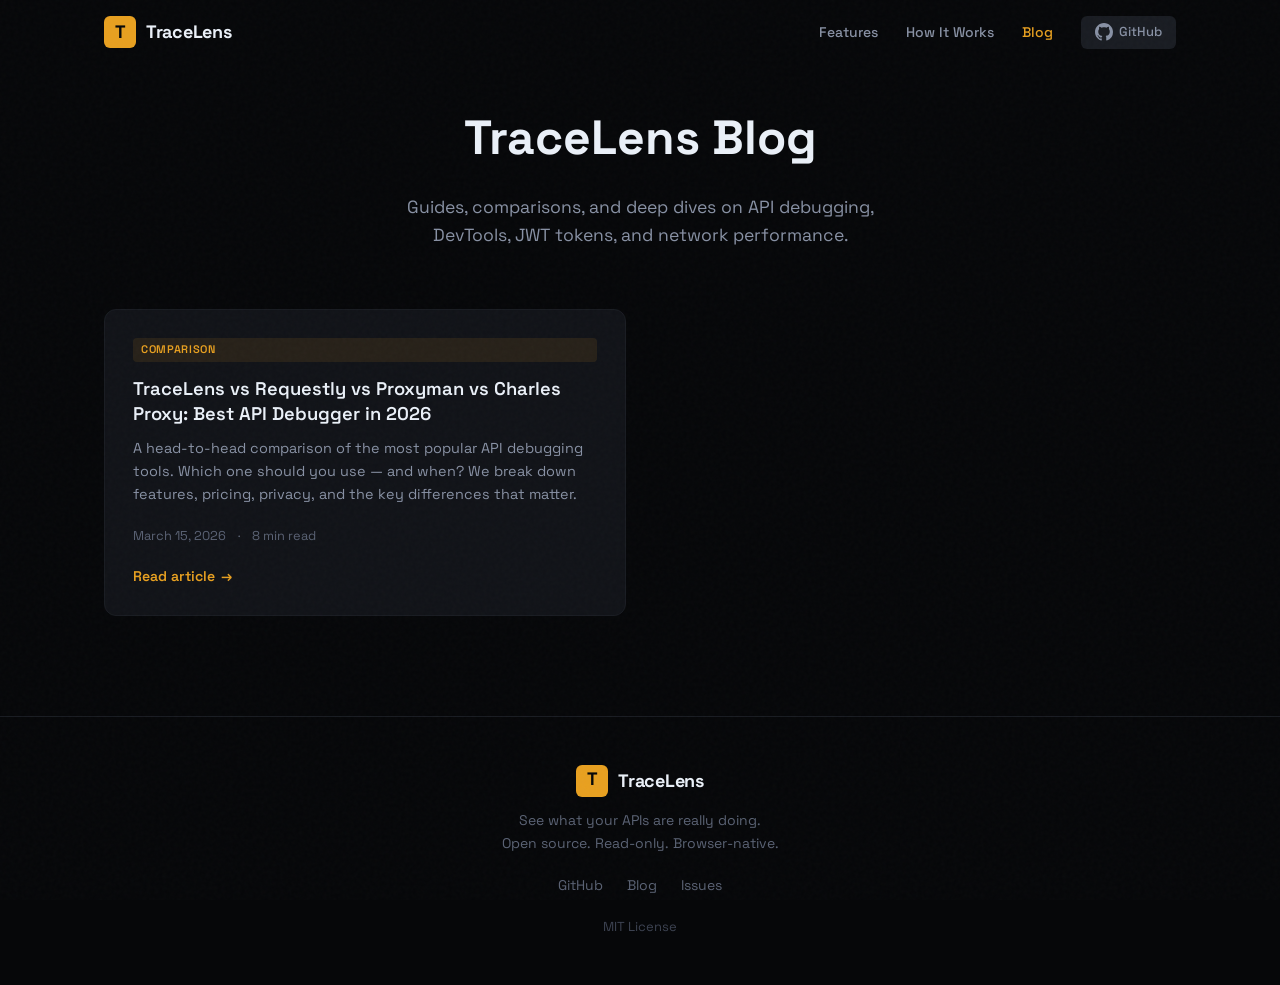
==== docs/blog/index.html @ db63fbb6 "feat: add blog with SEO comparison article" ====
<!DOCTYPE html>
<html lang="en">
<head>
  <meta charset="utf-8">
  <meta name="viewport" content="width=device-width, initial-scale=1">
  <title>Blog — TraceLens | API Debugging Guides & DevTools Tips</title>
  <meta name="description" content="Guides, comparisons, and tips on API debugging, Chrome DevTools extensions, JWT tokens, network performance, and developer tooling from the TraceLens team.">
  <meta name="robots" content="index, follow">
  <link rel="canonical" href="https://tracelens.site/blog/">
  <link rel="icon" type="image/png" sizes="16x16" href="/favicon-16.png">
  <link rel="icon" type="image/png" sizes="48x48" href="/favicon-48.png">
  <link rel="apple-touch-icon" sizes="128x128" href="/favicon-128.png">

  <!-- Open Graph -->
  <meta property="og:type" content="website">
  <meta property="og:url" content="https://tracelens.site/blog/">
  <meta property="og:title" content="Blog — TraceLens | API Debugging Guides & DevTools Tips">
  <meta property="og:description" content="Guides, comparisons, and tips on API debugging, Chrome DevTools extensions, JWT tokens, and network performance.">
  <meta property="og:image" content="https://tracelens.site/favicon-128.png">

  <link rel="preconnect" href="https://fonts.googleapis.com">
  <link rel="preconnect" href="https://fonts.gstatic.com" crossorigin>
  <link href="https://fonts.googleapis.com/css2?family=Space+Grotesk:wght@400;500;600;700&family=JetBrains+Mono:wght@400;500&display=swap" rel="stylesheet">
  <link rel="stylesheet" href="../styles.css">
  <style>
    .blog-hero { padding: 100px 0 60px; text-align: center; }
    .blog-hero h1 { font-size: clamp(2rem, 5vw, 3rem); font-weight: 700; color: var(--cW); margin-bottom: 16px; }
    .blog-hero p { color: var(--c8); font-size: 1.1rem; max-width: 540px; margin: 0 auto; }
    .blog-grid { display: grid; grid-template-columns: repeat(auto-fill, minmax(340px, 1fr)); gap: 28px; padding-bottom: 100px; }
    .blog-card { background: var(--c2); border: 1px solid var(--c3); border-radius: 12px; padding: 28px; transition: border-color .2s, transform .2s; display: flex; flex-direction: column; }
    .blog-card:hover { border-color: var(--amber); transform: translateY(-2px); }
    .blog-tag { display: inline-block; font-size: 11px; font-weight: 600; text-transform: uppercase; letter-spacing: .06em; color: var(--amber); background: var(--amber-dim); border-radius: 4px; padding: 3px 8px; margin-bottom: 14px; }
    .blog-card h2 { font-size: 1.15rem; font-weight: 600; color: var(--cW); line-height: 1.4; margin-bottom: 10px; }
    .blog-card p { font-size: .9rem; color: var(--c8); line-height: 1.6; flex: 1; }
    .blog-meta { display: flex; align-items: center; gap: 12px; margin-top: 20px; font-size: .8rem; color: var(--c7); }
    .blog-read-more { margin-top: 18px; color: var(--amber); font-size: .88rem; font-weight: 600; display: flex; align-items: center; gap: 6px; }
    .blog-read-more::after { content: '→'; transition: transform .2s; }
    .blog-card:hover .blog-read-more::after { transform: translateX(4px); }
  </style>
</head>
<body>
  <div class="grain" aria-hidden="true"></div>

  <nav class="nav">
    <div class="nav-inner">
      <a href="/" class="nav-brand">
        <span class="nav-logo">T</span>
        <span class="nav-name">TraceLens</span>
      </a>
      <div class="nav-links">
        <a href="/#features">Features</a>
        <a href="/#how-it-works">How It Works</a>
        <a href="/blog/" style="color:var(--amber)">Blog</a>
        <a href="https://github.com/Siddharthachuahan9/TRACELENS" class="nav-gh" target="_blank" rel="noopener">
          <svg width="18" height="18" viewBox="0 0 16 16" fill="currentColor"><path d="M8 0C3.58 0 0 3.58 0 8c0 3.54 2.29 6.53 5.47 7.59.4.07.55-.17.55-.38 0-.19-.01-.82-.01-1.49-2.01.37-2.53-.49-2.69-.94-.09-.23-.48-.94-.82-1.13-.28-.15-.68-.52-.01-.53.63-.01 1.08.58 1.23.82.72 1.21 1.87.87 2.33.66.07-.52.28-.87.51-1.07-1.78-.2-3.64-.89-3.64-3.95 0-.87.31-1.59.82-2.15-.08-.2-.36-1.02.08-2.12 0 0 .67-.21 2.2.82.64-.18 1.32-.27 2-.27.68 0 1.36.09 2 .27 1.53-1.04 2.2-.82 2.2-.82.44 1.1.16 1.92.08 2.12.51.56.82 1.27.82 2.15 0 3.07-1.87 3.75-3.65 3.95.29.25.54.73.54 1.48 0 1.07-.01 1.93-.01 2.2 0 .21.15.46.55.38A8.013 8.013 0 0016 8c0-4.42-3.58-8-8-8z"/></svg>
          GitHub
        </a>
      </div>
    </div>
  </nav>

  <div class="container">
    <div class="blog-hero">
      <h1>TraceLens Blog</h1>
      <p>Guides, comparisons, and deep dives on API debugging, DevTools, JWT tokens, and network performance.</p>
    </div>

    <div class="blog-grid">
      <a href="/blog/tracelens-vs-requestly-proxyman-charles-api-debugger/" class="blog-card">
        <span class="blog-tag">Comparison</span>
        <h2>TraceLens vs Requestly vs Proxyman vs Charles Proxy: Best API Debugger in 2026</h2>
        <p>A head-to-head comparison of the most popular API debugging tools. Which one should you use — and when? We break down features, pricing, privacy, and the key differences that matter.</p>
        <div class="blog-meta">
          <span>March 15, 2026</span>
          <span>·</span>
          <span>8 min read</span>
        </div>
        <span class="blog-read-more">Read article</span>
      </a>
    </div>
  </div>

  <footer class="footer">
    <div class="container">
      <div class="footer-inner">
        <div class="footer-brand">
          <span class="nav-logo">T</span>
          <span class="nav-name">TraceLens</span>
        </div>
        <p class="footer-desc">See what your APIs are really doing.<br>Open source. Read-only. Browser-native.</p>
        <div class="footer-links">
          <a href="https://github.com/Siddharthachuahan9/TRACELENS" target="_blank" rel="noopener">GitHub</a>
          <a href="/blog/">Blog</a>
          <a href="https://github.com/Siddharthachuahan9/TRACELENS/issues" target="_blank" rel="noopener">Issues</a>
        </div>
        <p class="footer-copy">MIT License</p>
      </div>
    </div>
  </footer>
</body>
</html>
---- docs/styles.css ----
/* ============================================================
   TraceLens Landing Page — Design System
   https://tracelens.site
   ============================================================ */

:root {
  /* Dark scale */
  --c0: #060709;
  --c1: #0c0d10;
  --c2: #111318;
  --c3: #191c22;
  --c4: #22262e;
  --c5: #2e333d;
  --c6: #3d4352;
  --c7: #5a6274;
  --c8: #8891a4;
  --c9: #abb4c4;
  --cW: #eaf0f8;

  /* Amber accent */
  --amber: #e8a020;
  --amber-dim: rgba(232, 160, 32, 0.1);
  --amber-glow: rgba(232, 160, 32, 0.25);

  /* Status */
  --green: #38c172;
  --yellow: #f0b429;
  --red: #e05252;
  --blue: #5b8af0;
  --purple: #a855f7;

  /* Fonts */
  --font: 'Space Grotesk', -apple-system, BlinkMacSystemFont, sans-serif;
  --mono: 'JetBrains Mono', 'Fira Code', monospace;

  /* Layout */
  --max-w: 1120px;
  --section-gap: 120px;
}

/* Reset */
*, *::before, *::after { box-sizing: border-box; margin: 0; padding: 0; }

html {
  scroll-behavior: smooth;
  -webkit-font-smoothing: antialiased;
  -moz-osx-font-smoothing: grayscale;
}

body {
  background: var(--c0);
  color: var(--c9);
  font-family: var(--font);
  font-size: 16px;
  line-height: 1.6;
  overflow-x: hidden;
}

a { color: inherit; text-decoration: none; }

/* Grain */
.grain {
  position: fixed;
  inset: 0;
  pointer-events: none;
  z-index: 9999;
  opacity: 0.025;
  background-image: url("data:image/svg+xml,%3Csvg viewBox='0 0 256 256' xmlns='http://www.w3.org/2000/svg'%3E%3Cfilter id='n'%3E%3CfeTurbulence type='fractalNoise' baseFrequency='0.9' numOctaves='4' stitchTiles='stitch'/%3E%3C/filter%3E%3Crect width='100%25' height='100%25' filter='url(%23n)'/%3E%3C/svg%3E");
}

.container { max-width: var(--max-w); margin: 0 auto; padding: 0 24px; }

/* ============================================================
   Navigation
   ============================================================ */
.nav {
  position: fixed;
  top: 0;
  left: 0;
  right: 0;
  z-index: 100;
  padding: 16px 0;
  transition: background 0.3s, backdrop-filter 0.3s;
}

.nav.scrolled {
  background: rgba(6, 7, 9, 0.85);
  backdrop-filter: blur(12px);
  border-bottom: 1px solid var(--c3);
}

.nav-inner {
  max-width: var(--max-w);
  margin: 0 auto;
  padding: 0 24px;
  display: flex;
  align-items: center;
  justify-content: space-between;
}

.nav-brand {
  display: flex;
  align-items: center;
  gap: 10px;
}

.nav-logo {
  display: flex;
  align-items: center;
  justify-content: center;
  width: 32px;
  height: 32px;
  background: var(--amber);
  color: var(--c0);
  font-family: var(--font);
  font-weight: 700;
  font-size: 18px;
  border-radius: 6px;
}

.nav-name {
  font-weight: 700;
  font-size: 18px;
  color: var(--cW);
  letter-spacing: -0.3px;
}

.nav-links {
  display: flex;
  align-items: center;
  gap: 28px;
  font-size: 14px;
  font-weight: 500;
  color: var(--c8);
}

.nav-links a:hover { color: var(--cW); }

.nav-gh {
  display: flex;
  align-items: center;
  gap: 6px;
  padding: 6px 14px;
  background: var(--c3);
  border-radius: 6px;
  font-size: 13px;
  transition: background 0.2s;
}

.nav-gh:hover { background: var(--c4); color: var(--cW); }

/* ============================================================
   Hero
   ============================================================ */
.hero {
  padding: 160px 0 80px;
  text-align: center;
  position: relative;
}

.hero::before {
  content: '';
  position: absolute;
  top: 0;
  left: 50%;
  transform: translateX(-50%);
  width: 800px;
  height: 500px;
  background: radial-gradient(ellipse, var(--amber-dim) 0%, transparent 70%);
  pointer-events: none;
}

.hero-inner { position: relative; max-width: 720px; margin: 0 auto; }

.hero-badge {
  display: inline-block;
  padding: 6px 16px;
  background: var(--c2);
  border: 1px solid var(--c4);
  border-radius: 100px;
  font-size: 13px;
  font-weight: 500;
  color: var(--c8);
  margin-bottom: 32px;
  letter-spacing: 0.2px;
}

.hero-title {
  font-size: 56px;
  font-weight: 700;
  line-height: 1.1;
  letter-spacing: -1.5px;
  margin-bottom: 24px;
}

.hero-trace {
  color: var(--amber);
  display: block;
  font-size: 72px;
  letter-spacing: -2px;
}

.hero-sub { color: var(--cW); }

.hero-desc {
  font-size: 17px;
  line-height: 1.7;
  color: var(--c8);
  margin-bottom: 40px;
}

.hero-actions {
  display: flex;
  gap: 16px;
  justify-content: center;
  flex-wrap: wrap;
  margin-bottom: 56px;
}

/* Buttons */
.btn {
  display: inline-flex;
  align-items: center;
  gap: 8px;
  padding: 12px 24px;
  font-family: var(--font);
  font-size: 15px;
  font-weight: 600;
  border-radius: 8px;
  cursor: pointer;
  transition: all 0.2s;
  border: none;
  letter-spacing: -0.2px;
}

.btn-primary {
  background: var(--amber);
  color: var(--c0);
}

.btn-primary:hover {
  background: #d49218;
  transform: translateY(-1px);
  box-shadow: 0 4px 20px var(--amber-glow);
}

.btn-outline {
  background: transparent;
  border: 1px solid var(--c5);
  color: var(--c9);
}

.btn-outline:hover { border-color: var(--c7); color: var(--cW); }
.btn-outline:disabled { opacity: 0.5; cursor: not-allowed; }

/* Hero stats */
.hero-stats {
  display: flex;
  align-items: center;
  justify-content: center;
  gap: 32px;
}

.stat { text-align: center; }
.stat-val { display: block; font-size: 28px; font-weight: 700; color: var(--cW); letter-spacing: -0.5px; }
.stat-label { font-size: 13px; color: var(--c7); }
.stat-sep { width: 1px; height: 36px; background: var(--c4); }

/* ============================================================
   Screenshot
   ============================================================ */
.screenshot-section {
  padding: 0 0 var(--section-gap);
}

.screenshot-frame {
  max-width: 900px;
  margin: 0 auto;
}

.screenshot-placeholder {
  background: var(--c1);
  border: 1px solid var(--c3);
  border-radius: 12px;
  overflow: hidden;
  box-shadow:
    0 0 0 1px rgba(232, 160, 32, 0.05),
    0 20px 60px rgba(0, 0, 0, 0.5),
    0 0 120px var(--amber-dim);
}

.screenshot-chrome-bar {
  display: flex;
  align-items: center;
  gap: 8px;
  padding: 10px 16px;
  background: var(--c2);
  border-bottom: 1px solid var(--c3);
}

.chrome-dot {
  width: 10px;
  height: 10px;
  border-radius: 50%;
  background: var(--c5);
}

.chrome-dot:nth-child(1) { background: var(--red); opacity: 0.7; }
.chrome-dot:nth-child(2) { background: var(--yellow); opacity: 0.7; }
.chrome-dot:nth-child(3) { background: var(--green); opacity: 0.7; }

.chrome-tab {
  margin-left: 16px;
  padding: 4px 16px;
  background: var(--c1);
  border-radius: 6px 6px 0 0;
  font-size: 12px;
  font-weight: 500;
  color: var(--c8);
}

.screenshot-body { padding: 16px; }

.screenshot-caption {
  text-align: center;
  font-size: 14px;
  color: var(--c7);
  margin-top: 20px;
  font-style: italic;
}

/* Mock UI */
.mock-header {
  display: flex;
  align-items: center;
  gap: 10px;
  padding: 8px 12px;
  background: var(--c2);
  border-radius: 6px;
  margin-bottom: 12px;
}

.mock-brand {
  font-weight: 700;
  font-size: 14px;
  color: var(--amber);
  letter-spacing: -0.3px;
}

.mock-badge {
  font-size: 9px;
  font-weight: 600;
  background: var(--c4);
  color: var(--c8);
  padding: 2px 6px;
  border-radius: 3px;
  letter-spacing: 0.5px;
}

.mock-dot {
  width: 7px;
  height: 7px;
  border-radius: 50%;
  background: var(--green);
  margin-left: auto;
  animation: mock-pulse 2s ease-in-out infinite;
}

@keyframes mock-pulse {
  0%, 100% { opacity: 1; }
  50% { opacity: 0.3; }
}

.mock-chips {
  display: flex;
  gap: 8px;
  margin-bottom: 12px;
}

.mock-chip {
  padding: 4px 12px;
  background: var(--c2);
  border: 1px solid var(--c4);
  border-radius: 6px;
  font-size: 11px;
  font-weight: 600;
  color: var(--c8);
}

.mock-chip.active { border-color: var(--amber); color: var(--amber); background: var(--amber-dim); }
.mock-chip.warn .mock-chip-val,
.mock-chip.warn { color: var(--yellow); }
.mock-chip.err { color: var(--red); }
.mock-chip.auth { color: var(--blue); }

.mock-rows {
  display: flex;
  flex-direction: column;
  gap: 2px;
  margin-bottom: 12px;
}

.mock-row {
  display: flex;
  align-items: center;
  gap: 10px;
  padding: 8px 12px 8px 16px;
  background: var(--c1);
  border-radius: 4px;
  font-size: 12px;
  position: relative;
  transition: background 0.15s;
}

.mock-row.highlight { background: var(--c3); }

.mock-edge {
  position: absolute;
  left: 0;
  top: 0;
  bottom: 0;
  width: 3px;
  border-radius: 0 2px 2px 0;
}

.mock-edge.green { background: var(--green); }
.mock-edge.red { background: var(--red); }
.mock-edge.yellow { background: var(--yellow); }

.mock-method {
  font-family: var(--font);
  font-size: 10px;
  font-weight: 700;
  padding: 2px 8px;
  border-radius: 3px;
  min-width: 40px;
  text-align: center;
  letter-spacing: 0.3px;
}

.mock-method.get { background: rgba(56, 193, 114, 0.15); color: var(--green); }
.mock-method.post { background: rgba(91, 138, 240, 0.15); color: var(--blue); }
.mock-method.gql { background: rgba(168, 85, 247, 0.15); color: var(--purple); }

.mock-path {
  flex: 1;
  font-family: var(--mono);
  font-size: 12px;
  color: var(--c9);
  overflow: hidden;
  text-overflow: ellipsis;
  white-space: nowrap;
}

.mock-status {
  font-weight: 700;
  font-size: 11px;
  padding: 1px 6px;
  border-radius: 3px;
}

.mock-status.ok { background: rgba(56, 193, 114, 0.12); color: var(--green); }
.mock-status.warn { background: rgba(240, 180, 41, 0.12); color: var(--yellow); }
.mock-status.err { background: rgba(224, 82, 82, 0.12); color: var(--red); }

.mock-dur {
  font-family: var(--mono);
  font-size: 12px;
  min-width: 50px;
  text-align: right;
}

.mock-dur.fast { color: var(--green); }
.mock-dur.slow { color: var(--red); }

.mock-diagnosis {
  display: flex;
  align-items: flex-start;
  gap: 8px;
  padding: 10px 12px;
  background: var(--c2);
  border-left: 3px solid var(--amber);
  border-radius: 4px;
  font-size: 12px;
  color: var(--c9);
  line-height: 1.5;
}

.mock-diag-icon { color: var(--amber); font-size: 11px; flex-shrink: 0; margin-top: 2px; }

/* ============================================================
   Section Headers
   ============================================================ */
.section-header {
  margin-bottom: 56px;
}

.section-tag {
  display: inline-block;
  padding: 4px 14px;
  background: var(--amber-dim);
  border: 1px solid rgba(232, 160, 32, 0.2);
  border-radius: 100px;
  font-size: 12px;
  font-weight: 600;
  color: var(--amber);
  letter-spacing: 0.5px;
  text-transform: uppercase;
  margin-bottom: 20px;
}

.section-title {
  font-size: 40px;
  font-weight: 700;
  color: var(--cW);
  line-height: 1.2;
  letter-spacing: -1px;
}

/* ============================================================
   Features Grid
   ============================================================ */
.features {
  padding: var(--section-gap) 0;
}

.feature-grid {
  display: grid;
  grid-template-columns: repeat(4, 1fr);
  gap: 16px;
}

.feature-card {
  padding: 28px 24px;
  background: var(--c1);
  border: 1px solid var(--c3);
  border-radius: 12px;
  transition: border-color 0.3s, transform 0.2s;
}

.feature-card:hover {
  border-color: var(--c5);
  transform: translateY(-2px);
}

.feature-icon {
  display: flex;
  align-items: center;
  justify-content: center;
  width: 44px;
  height: 44px;
  background: var(--amber-dim);
  border-radius: 10px;
  color: var(--amber);
  margin-bottom: 16px;
}

.feature-card h3 {
  font-size: 16px;
  font-weight: 600;
  color: var(--cW);
  margin-bottom: 8px;
  letter-spacing: -0.3px;
}

.feature-card p {
  font-size: 14px;
  line-height: 1.6;
  color: var(--c8);
}

/* ============================================================
   How It Works
   ============================================================ */
.how-it-works {
  padding: var(--section-gap) 0;
  border-top: 1px solid var(--c3);
}

.steps {
  display: flex;
  flex-direction: column;
  gap: 0;
}

.step {
  display: flex;
  gap: 32px;
  padding: 32px 0;
  border-bottom: 1px solid var(--c3);
}

.step:last-child { border-bottom: none; }

.step-num {
  font-family: var(--mono);
  font-size: 14px;
  font-weight: 500;
  color: var(--amber);
  flex-shrink: 0;
  width: 48px;
  padding-top: 2px;
}

.step-content h3 {
  font-size: 20px;
  font-weight: 600;
  color: var(--cW);
  margin-bottom: 8px;
  letter-spacing: -0.3px;
}

.step-content p {
  font-size: 15px;
  color: var(--c8);
  line-height: 1.7;
}

.step-content code {
  font-family: var(--mono);
  font-size: 13px;
  background: var(--c2);
  padding: 2px 6px;
  border-radius: 4px;
  color: var(--amber);
}

/* ============================================================
   Security
   ============================================================ */
.security {
  padding: var(--section-gap) 0;
}

.security-card {
  background: var(--c1);
  border: 1px solid var(--c3);
  border-radius: 16px;
  padding: 56px 48px;
}

.security-desc {
  font-size: 17px;
  line-height: 1.7;
  color: var(--c8);
  margin-bottom: 40px;
  max-width: 640px;
}

.security-desc code {
  font-family: var(--mono);
  font-size: 14px;
  background: var(--c2);
  padding: 2px 6px;
  border-radius: 4px;
  color: var(--amber);
}

.security-grid {
  display: grid;
  grid-template-columns: repeat(3, 1fr);
  gap: 24px;
}

.security-item {
  display: flex;
  gap: 12px;
  align-items: flex-start;
}

.security-check {
  flex-shrink: 0;
  width: 32px;
  height: 32px;
  display: flex;
  align-items: center;
  justify-content: center;
  background: rgba(56, 193, 114, 0.1);
  border-radius: 8px;
  color: var(--green);
}

.security-item strong {
  display: block;
  font-size: 14px;
  color: var(--cW);
  margin-bottom: 4px;
}

.security-item p {
  font-size: 13px;
  color: var(--c7);
  line-height: 1.5;
  margin: 0;
}

.security-item code {
  font-family: var(--mono);
  font-size: 12px;
  background: var(--c2);
  padding: 1px 4px;
  border-radius: 3px;
  color: var(--amber);
}

/* ============================================================
   Use Cases
   ============================================================ */
.use-cases {
  padding: var(--section-gap) 0;
  border-top: 1px solid var(--c3);
}

.use-case-grid {
  display: grid;
  grid-template-columns: repeat(3, 1fr);
  gap: 24px;
}

.use-case {
  padding: 32px 28px;
  background: var(--c1);
  border: 1px solid var(--c3);
  border-radius: 12px;
}

.use-case h3 {
  font-size: 18px;
  font-weight: 600;
  color: var(--cW);
  margin-bottom: 16px;
  letter-spacing: -0.3px;
}

.use-case ul {
  list-style: none;
  display: flex;
  flex-direction: column;
  gap: 10px;
}

.use-case li {
  font-size: 14px;
  color: var(--c8);
  padding-left: 20px;
  position: relative;
  line-height: 1.5;
}

.use-case li::before {
  content: '';
  position: absolute;
  left: 0;
  top: 8px;
  width: 6px;
  height: 6px;
  border-radius: 50%;
  background: var(--amber);
  opacity: 0.6;
}

/* ============================================================
   Keyboard Shortcuts
   ============================================================ */
.shortcuts {
  padding: var(--section-gap) 0;
}

.shortcuts-grid {
  display: grid;
  grid-template-columns: repeat(4, 1fr);
  gap: 12px;
}

.shortcut {
  display: flex;
  align-items: center;
  gap: 12px;
  padding: 16px 20px;
  background: var(--c1);
  border: 1px solid var(--c3);
  border-radius: 8px;
}

.shortcut kbd {
  font-family: var(--mono);
  font-size: 13px;
  font-weight: 500;
  background: var(--c3);
  color: var(--cW);
  padding: 4px 10px;
  border-radius: 5px;
  border: 1px solid var(--c5);
  min-width: 40px;
  text-align: center;
  flex-shrink: 0;
}

.shortcut span {
  font-size: 14px;
  color: var(--c8);
}

/* ============================================================
   GitHub Section
   ============================================================ */
.github-section {
  padding: var(--section-gap) 0;
  border-top: 1px solid var(--c3);
}

.github-card {
  text-align: center;
  padding: 64px 48px;
  background: var(--c1);
  border: 1px solid var(--c3);
  border-radius: 16px;
}

.github-icon {
  color: var(--cW);
  margin-bottom: 24px;
}

.github-card h2 {
  font-size: 28px;
  font-weight: 700;
  color: var(--cW);
  margin-bottom: 12px;
  letter-spacing: -0.5px;
}

.github-card p {
  font-size: 16px;
  color: var(--c8);
  margin-bottom: 32px;
  line-height: 1.6;
}

/* ============================================================
   Chrome Extension Section
   ============================================================ */
.chrome-section {
  padding: 0 0 var(--section-gap);
}

.chrome-card {
  text-align: center;
  padding: 56px 48px;
  background: var(--c2);
  border: 1px solid var(--c3);
  border-radius: 16px;
}

.chrome-icon {
  color: var(--c7);
  margin-bottom: 20px;
}

.chrome-card h2 {
  font-size: 24px;
  font-weight: 700;
  color: var(--cW);
  margin-bottom: 12px;
  letter-spacing: -0.3px;
}

.chrome-card p {
  font-size: 15px;
  color: var(--c8);
  margin-bottom: 28px;
  line-height: 1.6;
}

/* ============================================================
   Footer
   ============================================================ */
.footer {
  padding: 48px 0;
  border-top: 1px solid var(--c3);
}

.footer-inner {
  text-align: center;
}

.footer-inner .nav-brand {
  justify-content: center;
}

.footer-inner .nav-logo,
.footer-inner .nav-name {
  display: inline;
}

.footer-brand {
  display: flex;
  align-items: center;
  justify-content: center;
  gap: 10px;
  margin-bottom: 12px;
}

.footer-desc {
  font-size: 14px;
  color: var(--c7);
  margin-bottom: 20px;
  line-height: 1.6;
}

.footer-links {
  display: flex;
  gap: 24px;
  justify-content: center;
  margin-bottom: 20px;
  font-size: 14px;
  color: var(--c7);
}

.footer-links a:hover { color: var(--cW); }

.footer-copy {
  font-size: 13px;
  color: var(--c6);
}

/* ============================================================
   Responsive
   ============================================================ */
@media (max-width: 900px) {
  :root { --section-gap: 80px; }

  .hero-title { font-size: 40px; }
  .hero-trace { font-size: 52px; }
  .section-title { font-size: 32px; }

  .feature-grid { grid-template-columns: repeat(2, 1fr); }
  .security-grid { grid-template-columns: repeat(2, 1fr); }
  .shortcuts-grid { grid-template-columns: repeat(2, 1fr); }
  .use-case-grid { grid-template-columns: 1fr; }
}

@media (max-width: 600px) {
  :root { --section-gap: 64px; }

  .nav-links a:not(.nav-gh) { display: none; }

  .hero { padding: 120px 0 48px; }
  .hero-title { font-size: 32px; }
  .hero-trace { font-size: 42px; }
  .hero-desc { font-size: 15px; }
  .hero-desc br { display: none; }
  .hero-actions { flex-direction: column; align-items: center; }
  .hero-stats { flex-direction: column; gap: 16px; }
  .stat-sep { width: 40px; height: 1px; }

  .section-title { font-size: 26px; }
  .section-title br { display: none; }

  .feature-grid { grid-template-columns: 1fr; }
  .security-grid { grid-template-columns: 1fr; }
  .security-card { padding: 32px 24px; }
  .shortcuts-grid { grid-template-columns: 1fr; }
  .github-card, .chrome-card { padding: 40px 24px; }

  .step { flex-direction: column; gap: 12px; }
  .step-num { width: auto; }

  .mock-path { max-width: 120px; }
}

/* ============================================================
   Animation — fade in on scroll
   ============================================================ */
.fade-in {
  opacity: 0;
  transform: translateY(20px);
  transition: opacity 0.6s ease, transform 0.6s ease;
}

.fade-in.visible {
  opacity: 1;
  transform: translateY(0);
}
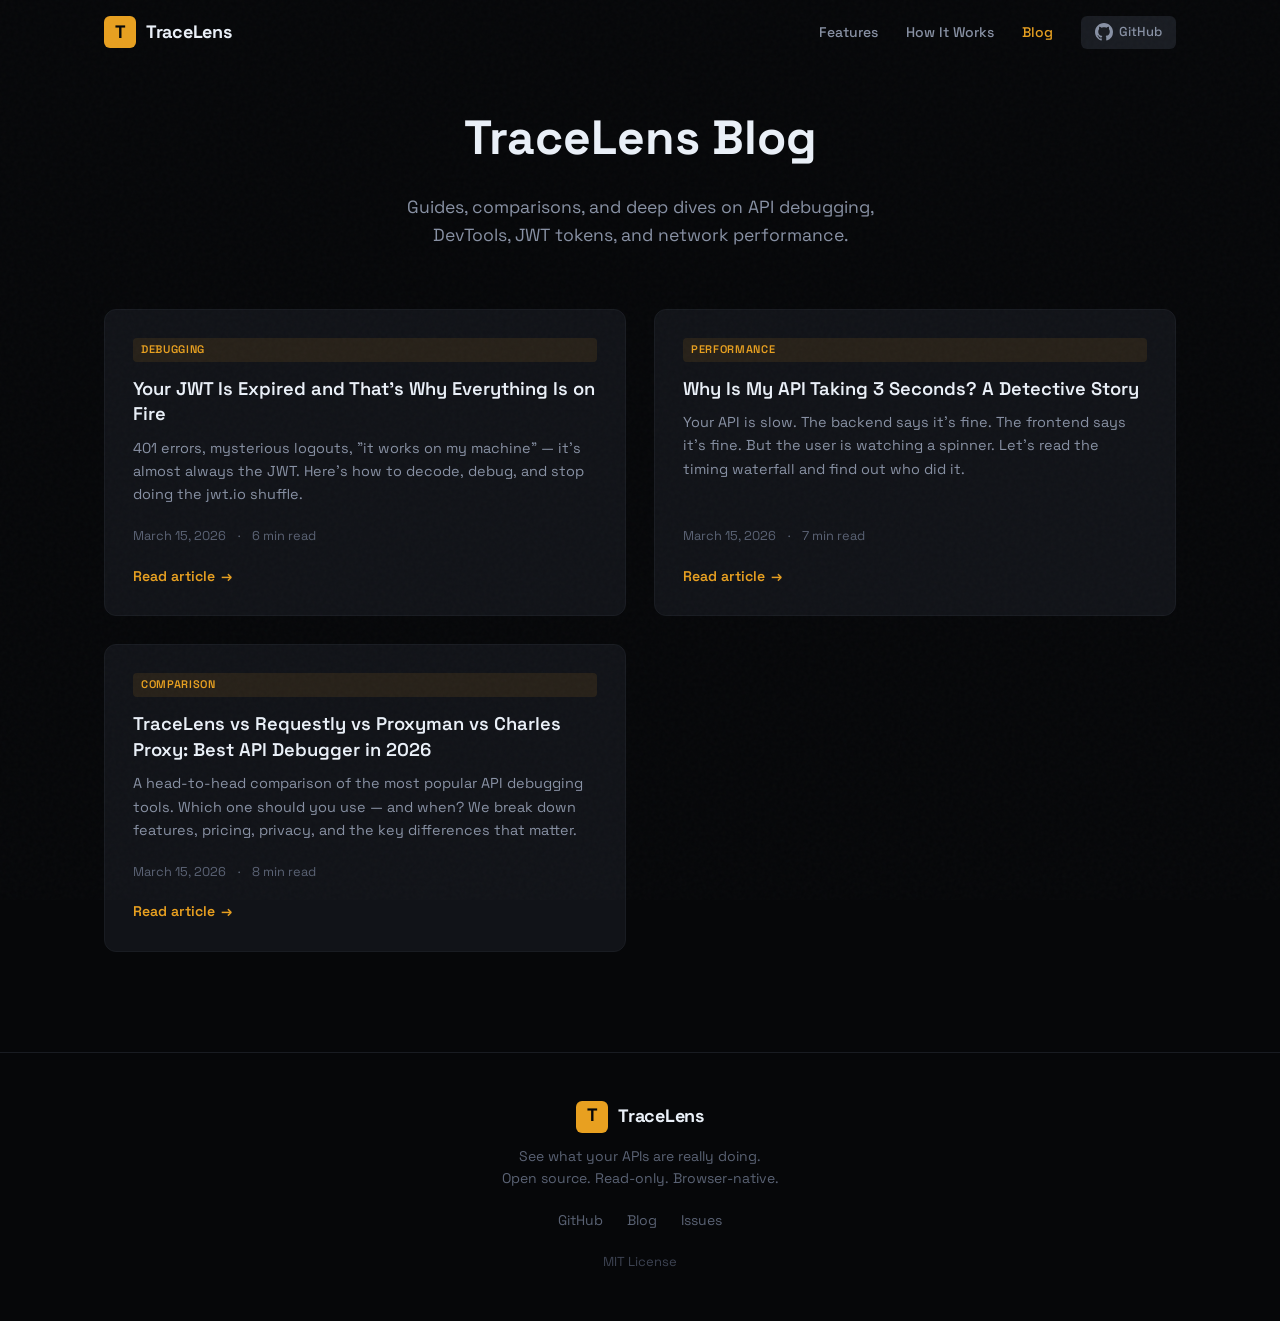
==== commit 51213b38: "feat: add two blog posts — JWT debugging and slow API guide" ====
--- a/docs/blog/index.html
+++ b/docs/blog/index.html
@@ -66,6 +66,30 @@
     </div>
 
     <div class="blog-grid">
+      <a href="/blog/jwt-expired-debugging-chrome-devtools/" class="blog-card">
+        <span class="blog-tag">Debugging</span>
+        <h2>Your JWT Is Expired and That's Why Everything Is on Fire</h2>
+        <p>401 errors, mysterious logouts, "it works on my machine" — it's almost always the JWT. Here's how to decode, debug, and stop doing the jwt.io shuffle.</p>
+        <div class="blog-meta">
+          <span>March 15, 2026</span>
+          <span>·</span>
+          <span>6 min read</span>
+        </div>
+        <span class="blog-read-more">Read article</span>
+      </a>
+
+      <a href="/blog/why-is-my-api-slow-debugging-guide/" class="blog-card">
+        <span class="blog-tag">Performance</span>
+        <h2>Why Is My API Taking 3 Seconds? A Detective Story</h2>
+        <p>Your API is slow. The backend says it's fine. The frontend says it's fine. But the user is watching a spinner. Let's read the timing waterfall and find out who did it.</p>
+        <div class="blog-meta">
+          <span>March 15, 2026</span>
+          <span>·</span>
+          <span>7 min read</span>
+        </div>
+        <span class="blog-read-more">Read article</span>
+      </a>
+
       <a href="/blog/tracelens-vs-requestly-proxyman-charles-api-debugger/" class="blog-card">
         <span class="blog-tag">Comparison</span>
         <h2>TraceLens vs Requestly vs Proxyman vs Charles Proxy: Best API Debugger in 2026</h2>
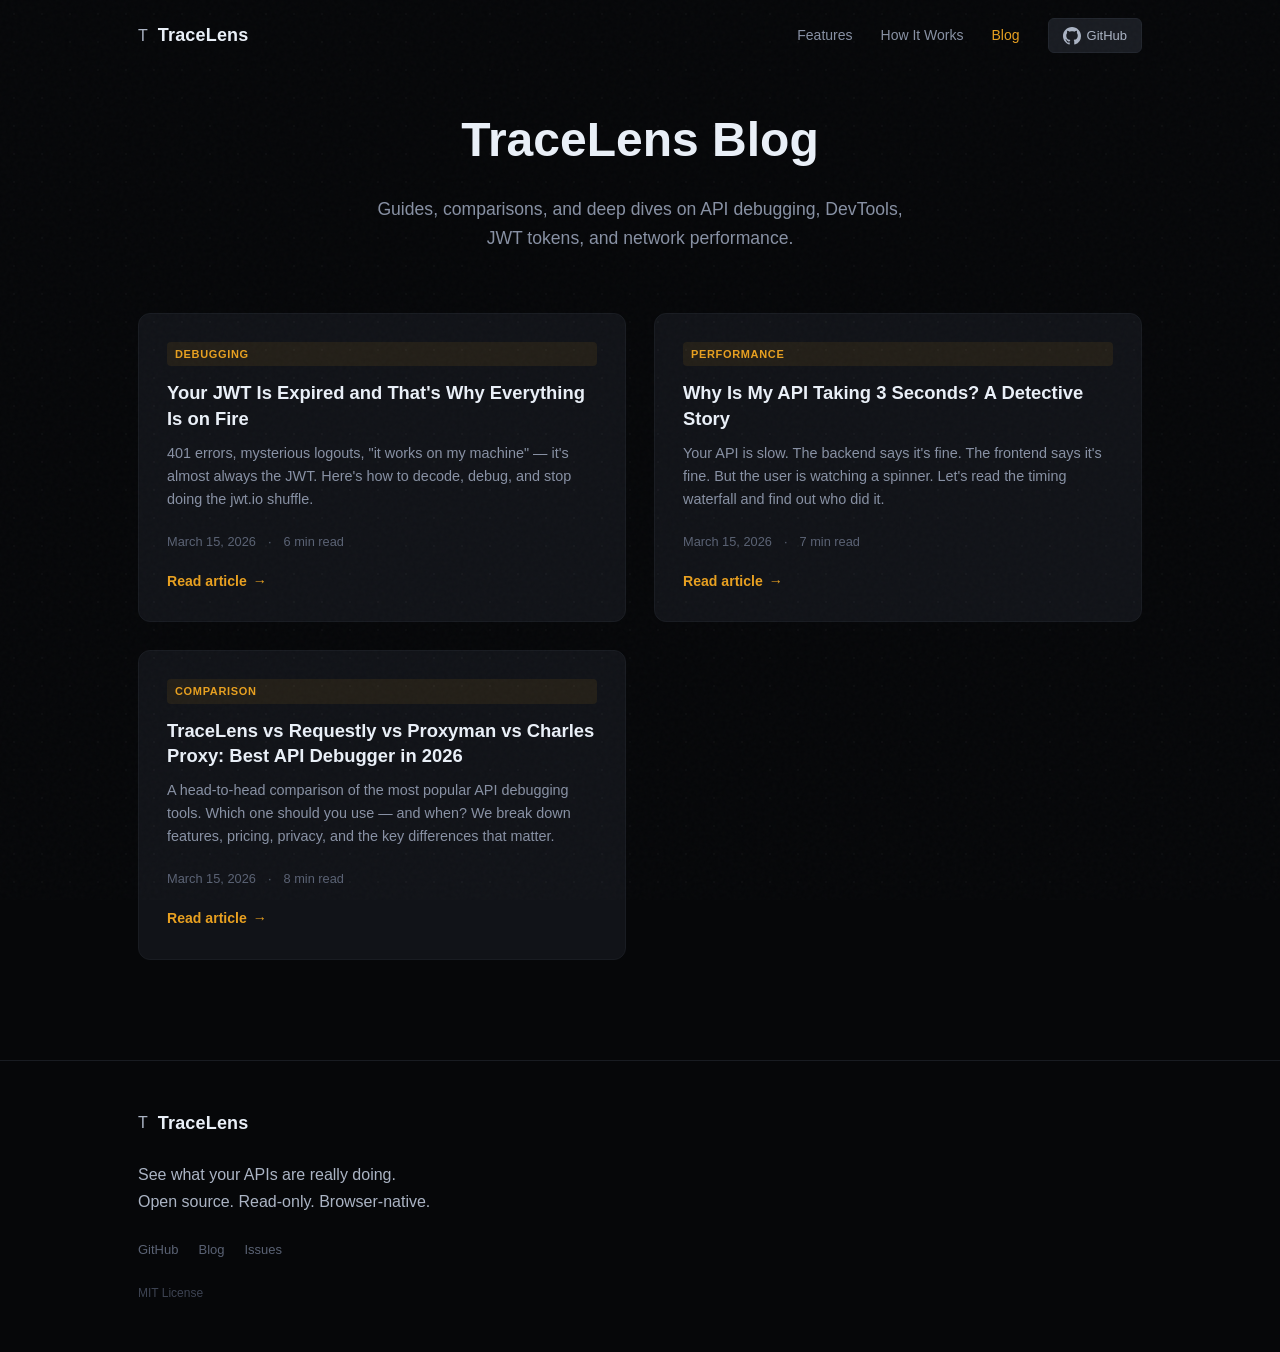
==== commit f32d62cb: "Serve markdown twins for AI agents (Dualmark AEO Spec 1.0) Every page now has a markdown twin: /inde" ====
--- a/docs/blog/index.html
+++ b/docs/blog/index.html
@@ -7,6 +7,7 @@
   <meta name="description" content="Guides, comparisons, and tips on API debugging, Chrome DevTools extensions, JWT tokens, network performance, and developer tooling from the TraceLens team.">
   <meta name="robots" content="index, follow">
   <link rel="canonical" href="https://tracelens.site/blog/">
+  <link rel="alternate" type="text/markdown" href="https://tracelens.site/blog.md">
   <link rel="icon" type="image/png" sizes="16x16" href="/favicon-16.png">
   <link rel="icon" type="image/png" sizes="48x48" href="/favicon-48.png">
   <link rel="apple-touch-icon" sizes="128x128" href="/favicon-128.png">
--- a/docs/styles.css
+++ b/docs/styles.css
@@ -1,12 +1,11 @@
 /* ============================================================
-   TraceLens Landing Page — Design System
-   https://tracelens.site
+   TraceLens Landing Page
+   Fonts: Barlow Condensed (display) · Barlow (body) · Fira Code (mono)
    ============================================================ */
 
 :root {
-  /* Dark scale */
   --c0: #060709;
-  --c1: #0c0d10;
+  --c1: #0c0d11;
   --c2: #111318;
   --c3: #191c22;
   --c4: #22262e;
@@ -17,112 +16,144 @@
   --c9: #abb4c4;
   --cW: #eaf0f8;
 
-  /* Amber accent */
-  --amber: #e8a020;
-  --amber-dim: rgba(232, 160, 32, 0.1);
-  --amber-glow: rgba(232, 160, 32, 0.25);
-
-  /* Status */
-  --green: #38c172;
+  --amber:        #e8a020;
+  --amber-dim:    rgba(232, 160, 32, 0.08);
+  --amber-border: rgba(232, 160, 32, 0.20);
+  --green:  #38c172;
   --yellow: #f0b429;
-  --red: #e05252;
-  --blue: #5b8af0;
+  --red:    #e05252;
+  --blue:   #5b8af0;
   --purple: #a855f7;
 
-  /* Fonts */
-  --font: 'Space Grotesk', -apple-system, BlinkMacSystemFont, sans-serif;
-  --mono: 'JetBrains Mono', 'Fira Code', monospace;
-
-  /* Layout */
-  --max-w: 1120px;
-  --section-gap: 120px;
-}
-
-/* Reset */
+  --font-display: 'Barlow Condensed', sans-serif;
+  --font-body:    'Barlow', sans-serif;
+  --font-mono:    'Fira Code', monospace;
+
+  --max-w: 1100px;
+  --gap:   clamp(64px, 10vw, 120px);
+}
+
 *, *::before, *::after { box-sizing: border-box; margin: 0; padding: 0; }
 
-html {
-  scroll-behavior: smooth;
-  -webkit-font-smoothing: antialiased;
-  -moz-osx-font-smoothing: grayscale;
-}
+html { scroll-behavior: smooth; -webkit-font-smoothing: antialiased; }
 
 body {
   background: var(--c0);
   color: var(--c9);
-  font-family: var(--font);
+  font-family: var(--font-body);
   font-size: 16px;
-  line-height: 1.6;
+  line-height: 1.65;
   overflow-x: hidden;
 }
 
 a { color: inherit; text-decoration: none; }
 
-/* Grain */
+/* ============================================================
+   Ambient / background
+   ============================================================ */
+
+/* Subtle dot grid */
+body::before {
+  content: '';
+  position: fixed;
+  inset: 0;
+  background-image: radial-gradient(circle, rgba(255,255,255,0.028) 1px, transparent 1px);
+  background-size: 28px 28px;
+  pointer-events: none;
+  z-index: 0;
+}
+
+/* Noise grain */
 .grain {
   position: fixed;
   inset: 0;
   pointer-events: none;
   z-index: 9999;
-  opacity: 0.025;
+  opacity: 0.022;
   background-image: url("data:image/svg+xml,%3Csvg viewBox='0 0 256 256' xmlns='http://www.w3.org/2000/svg'%3E%3Cfilter id='n'%3E%3CfeTurbulence type='fractalNoise' baseFrequency='0.9' numOctaves='4' stitchTiles='stitch'/%3E%3C/filter%3E%3Crect width='100%25' height='100%25' filter='url(%23n)'/%3E%3C/svg%3E");
 }
 
-.container { max-width: var(--max-w); margin: 0 auto; padding: 0 24px; }
+/* Amber rule at the very top */
+.top-bar {
+  position: fixed;
+  top: 0; left: 0; right: 0;
+  height: 2px;
+  background: linear-gradient(90deg, transparent, var(--amber) 20%, var(--amber) 80%, transparent);
+  z-index: 200;
+}
+
+/* ============================================================
+   Layout
+   ============================================================ */
+
+.container {
+  max-width: var(--max-w);
+  margin: 0 auto;
+  padding: 0 clamp(20px, 4vw, 48px);
+}
+
+/* Generic section wrapper */
+.section {
+  padding: var(--gap) 0;
+  border-top: 1px solid var(--c3);
+  position: relative;
+  z-index: 1;
+}
 
 /* ============================================================
    Navigation
    ============================================================ */
+
 .nav {
   position: fixed;
-  top: 0;
-  left: 0;
-  right: 0;
+  top: 0; left: 0; right: 0;
   z-index: 100;
-  padding: 16px 0;
-  transition: background 0.3s, backdrop-filter 0.3s;
+  padding: 18px 0;
+  transition: background 0.3s, border-color 0.3s;
+  border-bottom: 1px solid transparent;
 }
 
 .nav.scrolled {
-  background: rgba(6, 7, 9, 0.85);
-  backdrop-filter: blur(12px);
-  border-bottom: 1px solid var(--c3);
+  background: rgba(6, 7, 9, 0.9);
+  backdrop-filter: blur(16px);
+  -webkit-backdrop-filter: blur(16px);
+  border-bottom-color: var(--c3);
 }
 
 .nav-inner {
   max-width: var(--max-w);
   margin: 0 auto;
-  padding: 0 24px;
+  padding: 0 clamp(20px, 4vw, 48px);
   display: flex;
   align-items: center;
   justify-content: space-between;
 }
 
-.nav-brand {
-  display: flex;
-  align-items: center;
-  gap: 10px;
-}
-
-.nav-logo {
-  display: flex;
+.nav-brand { display: flex; align-items: center; gap: 10px; }
+
+.nav-mark {
+  display: inline-flex;
   align-items: center;
   justify-content: center;
-  width: 32px;
-  height: 32px;
+  width: 30px; height: 30px;
   background: var(--amber);
-  color: var(--c0);
-  font-family: var(--font);
-  font-weight: 700;
-  font-size: 18px;
-  border-radius: 6px;
-}
+  color: #000;
+  font-family: var(--font-display);
+  font-weight: 800;
+  font-size: 13px;
+  border-radius: 5px;
+  letter-spacing: 0.03em;
+  flex-shrink: 0;
+}
+
+.nav-mark.small { width: 26px; height: 26px; font-size: 11px; }
 
 .nav-name {
+  font-family: var(--font-display);
   font-weight: 700;
   font-size: 18px;
   color: var(--cW);
-  letter-spacing: -0.3px;
+  letter-spacing: 0.01em;
 }
 
 .nav-links {
@@ -134,851 +165,1184 @@
   color: var(--c8);
 }
 
-.nav-links a:hover { color: var(--cW); }
+.nav-link { transition: color 0.15s; }
+.nav-link:hover { color: var(--cW); }
 
 .nav-gh {
-  display: flex;
+  display: inline-flex;
   align-items: center;
   gap: 6px;
   padding: 6px 14px;
   background: var(--c3);
+  border: 1px solid var(--c4);
   border-radius: 6px;
   font-size: 13px;
-  transition: background 0.2s;
-}
-
-.nav-gh:hover { background: var(--c4); color: var(--cW); }
-
-/* ============================================================
-   Hero
-   ============================================================ */
-.hero {
-  padding: 160px 0 80px;
-  text-align: center;
+  color: var(--c9);
+  transition: background 0.2s, border-color 0.2s, color 0.2s;
+}
+
+.nav-gh:hover { background: var(--c4); border-color: var(--c5); color: var(--cW); }
+
+/* ============================================================
+   Section anatomy
+   ============================================================ */
+
+.section-meta {
+  display: flex;
+  align-items: center;
+  gap: 12px;
+  margin-bottom: 20px;
+}
+
+.section-num {
+  font-family: var(--font-mono);
+  font-size: 11px;
+  color: var(--c6);
+  letter-spacing: 0.06em;
+}
+
+.section-num.light { color: rgba(255,255,255,0.18); }
+
+.section-label {
+  font-family: var(--font-mono);
+  font-size: 11px;
+  font-weight: 500;
+  color: var(--amber);
+  letter-spacing: 0.06em;
+  text-transform: uppercase;
+  opacity: 0.85;
+}
+
+.section-label.light { color: rgba(232,160,32,0.6); }
+
+.section-title {
+  font-family: var(--font-display);
+  font-weight: 800;
+  font-size: clamp(28px, 4vw, 44px);
+  color: var(--cW);
+  line-height: 1.1;
+  letter-spacing: -0.02em;
+  margin-bottom: clamp(32px, 5vw, 56px);
+}
+
+/* ============================================================
+   Buttons
+   ============================================================ */
+
+.btn-primary {
   position: relative;
-}
-
-.hero::before {
-  content: '';
-  position: absolute;
-  top: 0;
-  left: 50%;
-  transform: translateX(-50%);
-  width: 800px;
-  height: 500px;
-  background: radial-gradient(ellipse, var(--amber-dim) 0%, transparent 70%);
-  pointer-events: none;
-}
-
-.hero-inner { position: relative; max-width: 720px; margin: 0 auto; }
-
-.hero-badge {
-  display: inline-block;
-  padding: 6px 16px;
-  background: var(--c2);
-  border: 1px solid var(--c4);
-  border-radius: 100px;
-  font-size: 13px;
-  font-weight: 500;
-  color: var(--c8);
-  margin-bottom: 32px;
-  letter-spacing: 0.2px;
-}
-
-.hero-title {
-  font-size: 56px;
-  font-weight: 700;
-  line-height: 1.1;
-  letter-spacing: -1.5px;
-  margin-bottom: 24px;
-}
-
-.hero-trace {
-  color: var(--amber);
-  display: block;
-  font-size: 72px;
-  letter-spacing: -2px;
-}
-
-.hero-sub { color: var(--cW); }
-
-.hero-desc {
-  font-size: 17px;
-  line-height: 1.7;
-  color: var(--c8);
-  margin-bottom: 40px;
-}
-
-.hero-actions {
-  display: flex;
-  gap: 16px;
-  justify-content: center;
-  flex-wrap: wrap;
-  margin-bottom: 56px;
-}
-
-/* Buttons */
-.btn {
   display: inline-flex;
   align-items: center;
   gap: 8px;
   padding: 12px 24px;
-  font-family: var(--font);
+  background: var(--amber);
+  color: #000;
+  font-family: var(--font-display);
+  font-weight: 700;
   font-size: 15px;
-  font-weight: 600;
-  border-radius: 8px;
+  letter-spacing: 0.01em;
+  border-radius: 6px;
+  border: none;
   cursor: pointer;
-  transition: all 0.2s;
-  border: none;
-  letter-spacing: -0.2px;
-}
-
-.btn-primary {
-  background: var(--amber);
-  color: var(--c0);
+  overflow: hidden;
+  transition: background 0.2s, transform 0.15s, box-shadow 0.2s;
 }
 
 .btn-primary:hover {
   background: #d49218;
   transform: translateY(-1px);
-  box-shadow: 0 4px 20px var(--amber-glow);
-}
+  box-shadow: 0 6px 24px rgba(232,160,32,0.32);
+}
+
+.btn-primary:active { transform: translateY(0); }
 
 .btn-outline {
+  position: relative;
+  display: inline-flex;
+  align-items: center;
+  gap: 8px;
+  padding: 12px 24px;
   background: transparent;
+  color: var(--c9);
+  font-family: var(--font-display);
+  font-weight: 700;
+  font-size: 15px;
+  letter-spacing: 0.01em;
+  border-radius: 6px;
   border: 1px solid var(--c5);
-  color: var(--c9);
-}
-
-.btn-outline:hover { border-color: var(--c7); color: var(--cW); }
-.btn-outline:disabled { opacity: 0.5; cursor: not-allowed; }
-
-/* Hero stats */
-.hero-stats {
+  cursor: pointer;
+  overflow: hidden;
+  transition: border-color 0.2s, color 0.2s, transform 0.15s;
+}
+
+.btn-outline:hover {
+  border-color: var(--c7);
+  color: var(--cW);
+  transform: translateY(-1px);
+}
+
+.btn-ghost {
+  display: inline-flex;
+  align-items: center;
+  gap: 6px;
+  font-family: var(--font-body);
+  font-size: 14px;
+  color: var(--c7);
+  cursor: default;
+  padding: 12px 0;
+}
+
+/* Material ripple */
+.ripple { position: relative; overflow: hidden; }
+
+.ripple-effect {
+  position: absolute;
+  border-radius: 50%;
+  transform: scale(0);
+  animation: rippleAnim 0.55s linear;
+  pointer-events: none;
+}
+
+.btn-primary .ripple-effect    { background: rgba(0,0,0,0.18); }
+.btn-outline .ripple-effect,
+.nav-gh .ripple-effect         { background: rgba(255,255,255,0.10); }
+
+@keyframes rippleAnim {
+  to { transform: scale(4); opacity: 0; }
+}
+
+/* ============================================================
+   Hero
+   ============================================================ */
+
+.hero {
+  min-height: 100svh;
+  display: grid;
+  grid-template-columns: 46fr 54fr;
+  align-items: center;
+  gap: clamp(32px, 4vw, 56px);
+  max-width: var(--max-w);
+  margin: 0 auto;
+  padding: clamp(100px, 14vw, 140px) clamp(20px, 4vw, 48px) clamp(48px, 6vw, 80px);
+  position: relative;
+  z-index: 1;
+}
+
+.hero-text { display: flex; flex-direction: column; align-items: flex-start; }
+
+.hero-kicker {
+  font-family: var(--font-mono);
+  font-size: 12px;
+  color: var(--amber);
+  letter-spacing: 0.04em;
+  opacity: 0.85;
+  margin-bottom: 20px;
+}
+
+.hero-title {
+  font-family: var(--font-display);
+  font-weight: 800;
+  font-size: clamp(56px, 7.5vw, 96px);
+  line-height: 0.97;
+  letter-spacing: -0.03em;
+  color: var(--cW);
+  margin-bottom: clamp(20px, 3vw, 32px);
+}
+
+.hero-title em {
+  font-style: italic;
+  color: var(--amber);
+  position: relative;
+}
+
+.hero-title em::after {
+  content: '';
+  position: absolute;
+  bottom: 2px; left: 0; right: 0;
+  height: 2px;
+  background: var(--amber);
+  opacity: 0.35;
+  border-radius: 1px;
+}
+
+.hero-body {
+  font-size: clamp(15px, 1.6vw, 17px);
+  color: var(--c8);
+  line-height: 1.7;
+  max-width: 44ch;
+  margin-bottom: clamp(28px, 4vw, 40px);
+}
+
+.hero-actions {
+  display: flex;
+  flex-wrap: wrap;
+  align-items: center;
+  gap: 16px;
+}
+
+/* ============================================================
+   Hero visual + mock panel
+   ============================================================ */
+
+.hero-visual {
   display: flex;
   align-items: center;
   justify-content: center;
-  gap: 32px;
-}
-
-.stat { text-align: center; }
-.stat-val { display: block; font-size: 28px; font-weight: 700; color: var(--cW); letter-spacing: -0.5px; }
-.stat-label { font-size: 13px; color: var(--c7); }
-.stat-sep { width: 1px; height: 36px; background: var(--c4); }
-
-/* ============================================================
-   Screenshot
-   ============================================================ */
-.screenshot-section {
-  padding: 0 0 var(--section-gap);
-}
-
-.screenshot-frame {
-  max-width: 900px;
-  margin: 0 auto;
-}
-
-.screenshot-placeholder {
+  position: relative;
+}
+
+.panel-glow {
+  position: absolute;
+  inset: -60px;
+  background: radial-gradient(ellipse at center, rgba(232,160,32,0.09) 0%, transparent 65%);
+  pointer-events: none;
+  z-index: 0;
+}
+
+/* Floating lift */
+.floating { animation: float 5s ease-in-out infinite; }
+
+@keyframes float {
+  0%, 100% { transform: translateY(0); }
+  50%       { transform: translateY(-10px); }
+}
+
+.mock-panel {
+  width: 100%;
+  max-width: 560px;
   background: var(--c1);
-  border: 1px solid var(--c3);
-  border-radius: 12px;
+  border: 1px solid var(--c4);
+  border-radius: 10px;
   overflow: hidden;
+  position: relative;
+  z-index: 1;
   box-shadow:
-    0 0 0 1px rgba(232, 160, 32, 0.05),
-    0 20px 60px rgba(0, 0, 0, 0.5),
-    0 0 120px var(--amber-dim);
-}
-
-.screenshot-chrome-bar {
-  display: flex;
-  align-items: center;
-  gap: 8px;
-  padding: 10px 16px;
+    0 0 0 1px rgba(232,160,32,0.08),
+    0 32px 80px rgba(0,0,0,0.65),
+    0 8px 24px rgba(0,0,0,0.35);
+}
+
+/* Scan-line sweep */
+.mock-panel::after {
+  content: '';
+  position: absolute;
+  top: -40%; left: 0; right: 0;
+  height: 40%;
+  background: linear-gradient(to bottom, transparent, rgba(232,160,32,0.025) 50%, transparent);
+  animation: scanLine 6s ease-in-out infinite;
+  pointer-events: none;
+  z-index: 10;
+}
+
+@keyframes scanLine {
+  0%   { top: -40%; }
+  100% { top: 130%; }
+}
+
+/* Chrome-style tab bar */
+.mock-chrome {
+  display: flex;
+  align-items: flex-end;
+  gap: 6px;
+  padding: 10px 14px 0;
   background: var(--c2);
   border-bottom: 1px solid var(--c3);
 }
 
-.chrome-dot {
-  width: 10px;
-  height: 10px;
+.mock-dot {
+  width: 10px; height: 10px;
   border-radius: 50%;
-  background: var(--c5);
-}
-
-.chrome-dot:nth-child(1) { background: var(--red); opacity: 0.7; }
-.chrome-dot:nth-child(2) { background: var(--yellow); opacity: 0.7; }
-.chrome-dot:nth-child(3) { background: var(--green); opacity: 0.7; }
-
-.chrome-tab {
-  margin-left: 16px;
-  padding: 4px 16px;
+  flex-shrink: 0;
+  margin-bottom: 8px;
+}
+
+.mock-dot.red    { background: #e05252; opacity: 0.75; }
+.mock-dot.yellow { background: #f0b429; opacity: 0.75; }
+.mock-dot.green  { background: #38c172; opacity: 0.75; }
+
+.mock-tab-strip {
+  display: flex;
+  align-items: flex-end;
+  gap: 2px;
+  margin-left: 8px;
+}
+
+.mock-tab {
+  padding: 5px 14px;
+  border-radius: 5px 5px 0 0;
+  font-family: var(--font-body);
+  font-size: 11px;
+  font-weight: 500;
+  color: var(--c6);
+  border: 1px solid transparent;
+  border-bottom: none;
+  background: transparent;
+}
+
+.mock-tab.active {
   background: var(--c1);
-  border-radius: 6px 6px 0 0;
-  font-size: 12px;
+  color: var(--c9);
+  border-color: var(--c3);
+}
+
+/* Panel interior */
+.mock-body { padding: 12px; }
+
+.mock-header {
+  display: flex;
+  align-items: center;
+  gap: 8px;
+  padding: 6px 10px;
+  background: var(--c2);
+  border-radius: 5px;
+  margin-bottom: 10px;
+}
+
+.mock-gauge {
+  width: 14px; height: 14px;
+  border-radius: 50%;
+  border: 2px solid var(--green);
+  opacity: 0.85;
+  flex-shrink: 0;
+}
+
+.mock-brand {
+  font-family: var(--font-display);
+  font-weight: 700;
+  font-size: 13px;
+  color: var(--amber);
+  letter-spacing: 0.02em;
+}
+
+.mock-env {
+  font-family: var(--font-mono);
+  font-size: 9px;
   font-weight: 500;
-  color: var(--c8);
-}
-
-.screenshot-body { padding: 16px; }
-
-.screenshot-caption {
-  text-align: center;
-  font-size: 14px;
+  background: var(--c4);
   color: var(--c7);
-  margin-top: 20px;
-  font-style: italic;
-}
-
-/* Mock UI */
-.mock-header {
-  display: flex;
-  align-items: center;
-  gap: 10px;
-  padding: 8px 12px;
-  background: var(--c2);
-  border-radius: 6px;
-  margin-bottom: 12px;
-}
-
-.mock-brand {
-  font-weight: 700;
-  font-size: 14px;
-  color: var(--amber);
-  letter-spacing: -0.3px;
-}
-
-.mock-badge {
-  font-size: 9px;
-  font-weight: 600;
-  background: var(--c4);
-  color: var(--c8);
-  padding: 2px 6px;
+  padding: 1px 5px;
   border-radius: 3px;
-  letter-spacing: 0.5px;
-}
-
-.mock-dot {
-  width: 7px;
-  height: 7px;
+  letter-spacing: 0.06em;
+}
+
+.mock-live-dot {
+  width: 6px; height: 6px;
   border-radius: 50%;
   background: var(--green);
-  margin-left: auto;
-  animation: mock-pulse 2s ease-in-out infinite;
-}
-
-@keyframes mock-pulse {
+  animation: livePulse 2s ease-in-out infinite;
+}
+
+@keyframes livePulse {
   0%, 100% { opacity: 1; }
-  50% { opacity: 0.3; }
-}
-
-.mock-chips {
-  display: flex;
-  gap: 8px;
-  margin-bottom: 12px;
-}
-
-.mock-chip {
-  padding: 4px 12px;
-  background: var(--c2);
-  border: 1px solid var(--c4);
-  border-radius: 6px;
+  50%       { opacity: 0.2; }
+}
+
+.mock-spacer { flex: 1; }
+
+.mock-cap {
+  font-family: var(--font-mono);
+  font-size: 10px;
+  color: var(--green);
+  opacity: 0.85;
+}
+
+/* Summary chips */
+.mock-summary {
+  display: flex;
+  gap: 6px;
+  margin-bottom: 10px;
+  flex-wrap: wrap;
+}
+
+.chip {
+  padding: 3px 10px;
+  border-radius: 5px;
+  font-family: var(--font-display);
   font-size: 11px;
   font-weight: 600;
-  color: var(--c8);
-}
-
-.mock-chip.active { border-color: var(--amber); color: var(--amber); background: var(--amber-dim); }
-.mock-chip.warn .mock-chip-val,
-.mock-chip.warn { color: var(--yellow); }
-.mock-chip.err { color: var(--red); }
-.mock-chip.auth { color: var(--blue); }
-
-.mock-rows {
-  display: flex;
-  flex-direction: column;
-  gap: 2px;
-  margin-bottom: 12px;
-}
+  border: 1px solid;
+  letter-spacing: 0.01em;
+}
+
+.chip-total { background: var(--amber-dim);            border-color: var(--amber-border);           color: var(--amber); }
+.chip-slow  { background: rgba(240,180,41,0.08);       border-color: rgba(240,180,41,0.20);         color: var(--yellow); }
+.chip-err   { background: rgba(224,82,82,0.08);        border-color: rgba(224,82,82,0.20);          color: var(--red); }
+.chip-auth  { background: rgba(91,138,240,0.08);       border-color: rgba(91,138,240,0.20);         color: var(--blue); }
+
+/* Burst header */
+.mock-burst {
+  font-family: var(--font-mono);
+  font-size: 10px;
+  color: var(--c6);
+  padding: 4px 10px;
+  margin-bottom: 2px;
+}
+
+.b-slow {
+  color: var(--yellow);
+  background: rgba(240,180,41,0.08);
+  padding: 1px 5px;
+  border-radius: 3px;
+}
+
+/* Request rows */
+.mock-rows { display: flex; flex-direction: column; gap: 2px; margin-bottom: 8px; }
 
 .mock-row {
   display: flex;
   align-items: center;
-  gap: 10px;
-  padding: 8px 12px 8px 16px;
+  gap: 8px;
+  padding: 6px 10px 6px 14px;
   background: var(--c1);
   border-radius: 4px;
-  font-size: 12px;
+  font-size: 11px;
   position: relative;
   transition: background 0.15s;
 }
 
-.mock-row.highlight { background: var(--c3); }
-
-.mock-edge {
+.mock-row.sel {
+  background: var(--c3);
+  animation: rowPulse 3s ease-in-out infinite;
+}
+
+@keyframes rowPulse {
+  0%, 100% { background: var(--c3); }
+  50%       { background: rgba(232,160,32,0.06); }
+}
+
+/* Status edge bar */
+.edge {
   position: absolute;
-  left: 0;
-  top: 0;
-  bottom: 0;
+  left: 0; top: 0; bottom: 0;
   width: 3px;
-  border-radius: 0 2px 2px 0;
-}
-
-.mock-edge.green { background: var(--green); }
-.mock-edge.red { background: var(--red); }
-.mock-edge.yellow { background: var(--yellow); }
-
-.mock-method {
-  font-family: var(--font);
-  font-size: 10px;
+  border-radius: 0 1px 1px 0;
+}
+
+.edge.green  { background: var(--green); }
+.edge.red    { background: var(--red); }
+.edge.yellow { background: var(--yellow); }
+
+/* Method badge */
+.meth {
+  font-family: var(--font-display);
+  font-size: 9px;
   font-weight: 700;
-  padding: 2px 8px;
+  padding: 2px 7px;
   border-radius: 3px;
-  min-width: 40px;
+  min-width: 36px;
   text-align: center;
-  letter-spacing: 0.3px;
-}
-
-.mock-method.get { background: rgba(56, 193, 114, 0.15); color: var(--green); }
-.mock-method.post { background: rgba(91, 138, 240, 0.15); color: var(--blue); }
-.mock-method.gql { background: rgba(168, 85, 247, 0.15); color: var(--purple); }
-
-.mock-path {
+  letter-spacing: 0.04em;
+  flex-shrink: 0;
+}
+
+.meth.get  { background: rgba(56,193,114,0.14); color: var(--green); }
+.meth.post { background: rgba(91,138,240,0.14); color: var(--blue); }
+.meth.gql  { background: rgba(168,85,247,0.14); color: var(--purple); }
+
+/* Path */
+.path {
   flex: 1;
-  font-family: var(--mono);
-  font-size: 12px;
+  font-family: var(--font-mono);
+  font-size: 11px;
   color: var(--c9);
   overflow: hidden;
   text-overflow: ellipsis;
   white-space: nowrap;
 }
 
-.mock-status {
+/* Status code */
+.stat {
+  font-family: var(--font-display);
   font-weight: 700;
   font-size: 11px;
-  padding: 1px 6px;
+  padding: 1px 5px;
   border-radius: 3px;
-}
-
-.mock-status.ok { background: rgba(56, 193, 114, 0.12); color: var(--green); }
-.mock-status.warn { background: rgba(240, 180, 41, 0.12); color: var(--yellow); }
-.mock-status.err { background: rgba(224, 82, 82, 0.12); color: var(--red); }
-
-.mock-dur {
-  font-family: var(--mono);
-  font-size: 12px;
-  min-width: 50px;
+  flex-shrink: 0;
+}
+
+.stat.ok  { background: rgba(56,193,114,0.10); color: var(--green); }
+.stat.err { background: rgba(224,82,82,0.10);  color: var(--red); }
+
+/* Duration */
+.dur {
+  font-family: var(--font-mono);
+  font-size: 11px;
+  min-width: 44px;
   text-align: right;
-}
-
-.mock-dur.fast { color: var(--green); }
-.mock-dur.slow { color: var(--red); }
-
-.mock-diagnosis {
+  flex-shrink: 0;
+}
+
+.dur.fast { color: var(--green); }
+.dur.slow { color: var(--red); }
+
+/* Diagnosis bar */
+.mock-diag {
   display: flex;
   align-items: flex-start;
+  gap: 7px;
+  padding: 8px 10px;
+  background: var(--c2);
+  border-left: 2px solid var(--amber);
+  border-radius: 4px;
+  font-family: var(--font-body);
+  font-size: 11px;
+  color: var(--c9);
+  line-height: 1.55;
+  margin-bottom: 8px;
+}
+
+.diag-icon {
+  color: var(--amber);
+  font-size: 10px;
+  flex-shrink: 0;
+  margin-top: 1px;
+}
+
+/* Timing waterfall */
+.mock-wf {
+  display: flex;
+  flex-direction: column;
+  gap: 3px;
+  padding: 8px 10px;
+  background: var(--c2);
+  border-radius: 4px;
+}
+
+.wf-row {
+  display: flex;
+  align-items: center;
   gap: 8px;
-  padding: 10px 12px;
-  background: var(--c2);
-  border-left: 3px solid var(--amber);
-  border-radius: 4px;
-  font-size: 12px;
-  color: var(--c9);
-  line-height: 1.5;
-}
-
-.mock-diag-icon { color: var(--amber); font-size: 11px; flex-shrink: 0; margin-top: 2px; }
-
-/* ============================================================
-   Section Headers
-   ============================================================ */
-.section-header {
-  margin-bottom: 56px;
-}
-
-.section-tag {
+  font-family: var(--font-mono);
+  font-size: 9px;
+  color: var(--c7);
+}
+
+.wf-lbl { width: 54px; flex-shrink: 0; }
+
+.wf-val { color: var(--c6); }
+.wf-val.dim { color: var(--c5); font-style: italic; }
+
+.wf-bar {
+  height: 6px;
+  border-radius: 2px;
+  min-width: 2px;
+}
+
+.wf-bar.ssl  { background: rgba(168,85,247,0.55); animation: wfGrow 1.4s 0.2s cubic-bezier(0.22,1,0.36,1) both; }
+.wf-bar.wait { background: var(--amber); opacity: 0.75; animation: wfGrow 1.4s 0.4s cubic-bezier(0.22,1,0.36,1) both; }
+.wf-bar.dl   { background: var(--blue);  opacity: 0.70; animation: wfGrow 1.4s 0.6s cubic-bezier(0.22,1,0.36,1) both; }
+
+@keyframes wfGrow {
+  from { width: 0 !important; opacity: 0; }
+}
+
+/* ============================================================
+   Marquee ticker
+   ============================================================ */
+
+.ticker {
+  overflow: hidden;
+  border-top: 1px solid var(--c3);
+  border-bottom: 1px solid var(--c3);
+  padding: 14px 0;
+  background: var(--c1);
+  position: relative;
+  z-index: 1;
+}
+
+/* Fade edges */
+.ticker::before,
+.ticker::after {
+  content: '';
+  position: absolute;
+  top: 0; bottom: 0;
+  width: 80px;
+  z-index: 2;
+  pointer-events: none;
+}
+
+.ticker::before { left: 0;  background: linear-gradient(to right, var(--c1), transparent); }
+.ticker::after  { right: 0; background: linear-gradient(to left,  var(--c1), transparent); }
+
+.ticker-track {
+  display: flex;
+  gap: 28px;
+  width: max-content;
+  animation: tickerScroll 34s linear infinite;
+  white-space: nowrap;
+  align-items: center;
+  font-family: var(--font-display);
+  font-size: 13px;
+  font-weight: 600;
+  letter-spacing: 0.02em;
+  color: var(--c7);
+}
+
+.ticker-track:hover { animation-play-state: paused; }
+
+.ticker-track .sep { color: var(--amber); opacity: 0.45; }
+
+@keyframes tickerScroll {
+  from { transform: translateX(0); }
+  to   { transform: translateX(-50%); }
+}
+
+/* ============================================================
+   Features spec list
+   ============================================================ */
+
+.spec-list { display: flex; flex-direction: column; }
+
+.spec-row {
+  display: grid;
+  grid-template-columns: 220px 1fr;
+  gap: 24px;
+  padding: 22px 12px 22px 14px;
+  border-bottom: 1px solid var(--c3);
+  align-items: start;
+  border-left: 2px solid transparent;
+  margin-left: -14px;
+  transition: border-color 0.2s, background 0.2s;
+  border-radius: 0 4px 4px 0;
+}
+
+.spec-row:first-child { border-top: 1px solid var(--c3); }
+
+.spec-row:hover {
+  border-left-color: var(--amber);
+  background: var(--amber-dim);
+}
+
+.spec-row:hover .spec-name { color: var(--amber); }
+
+.spec-name {
+  font-family: var(--font-display);
+  font-weight: 700;
+  font-size: 17px;
+  color: var(--cW);
+  letter-spacing: -0.01em;
+  padding-top: 2px;
+  transition: color 0.2s;
+}
+
+.spec-desc {
+  font-size: 15px;
+  color: var(--c8);
+  line-height: 1.65;
+  max-width: 64ch;
+}
+
+/* ============================================================
+   AI callout section
+   ============================================================ */
+
+.ai-callout {
+  background: var(--c1);
+  border-top: 1px solid var(--c3);
+  border-bottom: 1px solid var(--c3);
+  padding: var(--gap) 0;
+  position: relative;
+  overflow: hidden;
+  z-index: 1;
+}
+
+.ai-callout::before {
+  content: '';
+  position: absolute;
+  right: -100px; top: -80px;
+  width: 500px; height: 400px;
+  background: radial-gradient(ellipse, rgba(168,85,247,0.05) 0%, transparent 65%);
+  pointer-events: none;
+}
+
+.ai-callout-inner {
+  display: grid;
+  grid-template-columns: 1fr 1fr;
+  gap: clamp(40px, 6vw, 80px);
+  align-items: center;
+}
+
+.ai-badge {
   display: inline-block;
-  padding: 4px 14px;
-  background: var(--amber-dim);
-  border: 1px solid rgba(232, 160, 32, 0.2);
-  border-radius: 100px;
-  font-size: 12px;
-  font-weight: 600;
-  color: var(--amber);
-  letter-spacing: 0.5px;
+  font-family: var(--font-mono);
+  font-size: 10px;
+  font-weight: 500;
+  letter-spacing: 0.06em;
   text-transform: uppercase;
-  margin-bottom: 20px;
-}
-
-.section-title {
-  font-size: 40px;
-  font-weight: 700;
+  color: var(--purple);
+  background: rgba(168,85,247,0.10);
+  border: 1px solid rgba(168,85,247,0.25);
+  padding: 3px 10px;
+  border-radius: 99px;
+  margin-bottom: 16px;
+}
+
+.ai-title {
+  font-family: var(--font-display);
+  font-weight: 800;
+  font-size: clamp(26px, 3.5vw, 40px);
   color: var(--cW);
-  line-height: 1.2;
-  letter-spacing: -1px;
-}
-
-/* ============================================================
-   Features Grid
-   ============================================================ */
-.features {
-  padding: var(--section-gap) 0;
-}
-
-.feature-grid {
-  display: grid;
-  grid-template-columns: repeat(4, 1fr);
-  gap: 16px;
-}
-
-.feature-card {
-  padding: 28px 24px;
-  background: var(--c1);
-  border: 1px solid var(--c3);
-  border-radius: 12px;
-  transition: border-color 0.3s, transform 0.2s;
-}
-
-.feature-card:hover {
-  border-color: var(--c5);
-  transform: translateY(-2px);
-}
-
-.feature-icon {
-  display: flex;
-  align-items: center;
-  justify-content: center;
-  width: 44px;
-  height: 44px;
-  background: var(--amber-dim);
-  border-radius: 10px;
-  color: var(--amber);
+  line-height: 1.1;
+  letter-spacing: -0.02em;
   margin-bottom: 16px;
 }
 
-.feature-card h3 {
-  font-size: 16px;
-  font-weight: 600;
-  color: var(--cW);
-  margin-bottom: 8px;
-  letter-spacing: -0.3px;
-}
-
-.feature-card p {
-  font-size: 14px;
-  line-height: 1.6;
-  color: var(--c8);
-}
-
-/* ============================================================
-   How It Works
-   ============================================================ */
-.how-it-works {
-  padding: var(--section-gap) 0;
-  border-top: 1px solid var(--c3);
-}
-
-.steps {
-  display: flex;
-  flex-direction: column;
-  gap: 0;
-}
-
-.step {
-  display: flex;
-  gap: 32px;
-  padding: 32px 0;
-  border-bottom: 1px solid var(--c3);
-}
-
-.step:last-child { border-bottom: none; }
-
-.step-num {
-  font-family: var(--mono);
-  font-size: 14px;
-  font-weight: 500;
-  color: var(--amber);
-  flex-shrink: 0;
-  width: 48px;
-  padding-top: 2px;
-}
-
-.step-content h3 {
-  font-size: 20px;
-  font-weight: 600;
-  color: var(--cW);
-  margin-bottom: 8px;
-  letter-spacing: -0.3px;
-}
-
-.step-content p {
+.ai-body {
   font-size: 15px;
   color: var(--c8);
   line-height: 1.7;
-}
-
-.step-content code {
-  font-family: var(--mono);
+  max-width: 44ch;
+  margin-bottom: 24px;
+}
+
+.ai-prompts {
+  display: flex;
+  flex-wrap: wrap;
+  gap: 8px;
+}
+
+.ai-prompt {
+  font-family: var(--font-display);
+  font-size: 12px;
+  font-weight: 600;
+  letter-spacing: 0.02em;
+  color: var(--c8);
+  background: var(--c2);
+  border: 1px solid var(--c4);
+  padding: 5px 12px;
+  border-radius: 5px;
+  transition: border-color 0.2s, color 0.2s, background 0.2s;
+  cursor: default;
+}
+
+.ai-prompt:hover { border-color: rgba(168,85,247,0.4); color: var(--purple); background: rgba(168,85,247,0.06); }
+
+/* Sanitized payload visualization */
+.ai-strip {
+  background: var(--c0);
+  border: 1px solid var(--c3);
+  border-radius: 8px;
+  overflow: hidden;
+  font-family: var(--font-mono);
+  font-size: 11px;
+  box-shadow: 0 16px 40px rgba(0,0,0,0.35);
+}
+
+.ai-strip-row {
+  display: flex;
+  align-items: center;
+  padding: 8px 14px;
+  border-bottom: 1px solid var(--c2);
+  gap: 16px;
+}
+
+.ai-strip-row:last-child { border-bottom: none; }
+
+.ai-strip-key { color: var(--c7); min-width: 140px; flex-shrink: 0; }
+
+.ai-strip-val { color: var(--c9); }
+.ai-strip-val.err     { color: var(--red); }
+.ai-strip-val.ok      { color: var(--amber); }
+.ai-strip-val.redacted {
+  color: var(--c5);
+  text-decoration: line-through;
+  font-style: italic;
+}
+
+/* ============================================================
+   Privacy
+   ============================================================ */
+
+.privacy {
+  padding: var(--gap) 0;
+  background: var(--c1);
+  border-top: 1px solid var(--c3);
+  border-bottom: 1px solid var(--c3);
+  position: relative;
+  z-index: 1;
+}
+
+.privacy-inner {
+  display: grid;
+  grid-template-columns: 1fr 1fr;
+  gap: clamp(40px, 6vw, 80px);
+  align-items: start;
+}
+
+.privacy-lead {
+  font-size: 16px;
+  color: var(--c8);
+  line-height: 1.7;
+  margin-bottom: 28px;
+  max-width: 44ch;
+}
+
+.privacy-lead code {
+  font-family: var(--font-mono);
   font-size: 13px;
-  background: var(--c2);
-  padding: 2px 6px;
-  border-radius: 4px;
+  background: var(--c3);
+  padding: 1px 5px;
+  border-radius: 3px;
   color: var(--amber);
 }
 
-/* ============================================================
-   Security
-   ============================================================ */
-.security {
-  padding: var(--section-gap) 0;
-}
-
-.security-card {
-  background: var(--c1);
-  border: 1px solid var(--c3);
-  border-radius: 16px;
-  padding: 56px 48px;
-}
-
-.security-desc {
-  font-size: 17px;
-  line-height: 1.7;
-  color: var(--c8);
-  margin-bottom: 40px;
-  max-width: 640px;
-}
-
-.security-desc code {
-  font-family: var(--mono);
-  font-size: 14px;
-  background: var(--c2);
-  padding: 2px 6px;
-  border-radius: 4px;
-  color: var(--amber);
-}
-
-.security-grid {
-  display: grid;
-  grid-template-columns: repeat(3, 1fr);
-  gap: 24px;
-}
-
-.security-item {
-  display: flex;
-  gap: 12px;
+.guarantee-list { display: flex; flex-direction: column; gap: 20px; }
+
+.guarantee {
+  display: flex;
+  gap: 14px;
   align-items: flex-start;
 }
 
-.security-check {
+.g-check {
+  width: 22px; height: 22px;
+  border-radius: 50%;
+  background: rgba(56,193,114,0.12);
+  color: var(--green);
+  display: flex;
+  align-items: center;
+  justify-content: center;
+  font-size: 11px;
+  font-weight: 700;
   flex-shrink: 0;
-  width: 32px;
-  height: 32px;
-  display: flex;
-  align-items: center;
-  justify-content: center;
-  background: rgba(56, 193, 114, 0.1);
-  border-radius: 8px;
-  color: var(--green);
-}
-
-.security-item strong {
+  margin-top: 2px;
+}
+
+.guarantee strong {
   display: block;
-  font-size: 14px;
+  font-family: var(--font-display);
+  font-weight: 700;
+  font-size: 15px;
   color: var(--cW);
-  margin-bottom: 4px;
-}
-
-.security-item p {
+  letter-spacing: -0.01em;
+  margin-bottom: 3px;
+}
+
+.guarantee p {
   font-size: 13px;
   color: var(--c7);
-  line-height: 1.5;
+  line-height: 1.55;
   margin: 0;
 }
 
-.security-item code {
-  font-family: var(--mono);
+.guarantee code {
+  font-family: var(--font-mono);
   font-size: 12px;
-  background: var(--c2);
+  background: var(--c3);
   padding: 1px 4px;
   border-radius: 3px;
   color: var(--amber);
 }
 
 /* ============================================================
-   Use Cases
-   ============================================================ */
-.use-cases {
-  padding: var(--section-gap) 0;
-  border-top: 1px solid var(--c3);
-}
-
-.use-case-grid {
+   Install
+   ============================================================ */
+
+.install-grid { display: flex; flex-direction: column; margin-bottom: 28px; }
+
+.install-step {
+  display: flex;
+  gap: 24px;
+  align-items: flex-start;
+  padding: 24px 0;
+  border-bottom: 1px solid var(--c3);
+}
+
+.install-step:first-child { border-top: 1px solid var(--c3); }
+
+.install-num {
+  font-family: var(--font-display);
+  font-weight: 800;
+  font-size: 28px;
+  color: var(--amber);
+  opacity: 0.5;
+  line-height: 1;
+  flex-shrink: 0;
+  width: 36px;
+  padding-top: 2px;
+}
+
+.install-content strong {
+  display: block;
+  font-family: var(--font-display);
+  font-weight: 700;
+  font-size: 17px;
+  color: var(--cW);
+  letter-spacing: -0.01em;
+  margin-bottom: 6px;
+}
+
+.install-content p {
+  font-size: 14px;
+  color: var(--c8);
+  line-height: 1.6;
+}
+
+.install-content p code,
+.install-content kbd {
+  font-family: var(--font-mono);
+  font-size: 12px;
+  background: var(--c3);
+  padding: 1px 5px;
+  border-radius: 3px;
+  color: var(--cW);
+  border: 1px solid var(--c5);
+}
+
+.install-cmd {
+  display: block;
+  font-family: var(--font-mono);
+  font-size: 12px;
+  color: var(--c9);
+  background: var(--c2);
+  border: 1px solid var(--c4);
+  border-radius: 5px;
+  padding: 8px 12px;
+  margin-top: 6px;
+  overflow-x: auto;
+  white-space: nowrap;
+}
+
+.install-note {
+  font-size: 14px;
+  color: var(--c7);
+  line-height: 1.6;
+}
+
+/* ============================================================
+   Keyboard shortcuts
+   ============================================================ */
+
+.kbd-grid {
   display: grid;
-  grid-template-columns: repeat(3, 1fr);
-  gap: 24px;
-}
-
-.use-case {
-  padding: 32px 28px;
+  grid-template-columns: repeat(5, 1fr);
+  gap: 8px;
+}
+
+.kbd-row {
+  display: flex;
+  align-items: center;
+  gap: 10px;
+  padding: 14px 16px;
   background: var(--c1);
   border: 1px solid var(--c3);
-  border-radius: 12px;
-}
-
-.use-case h3 {
-  font-size: 18px;
-  font-weight: 600;
-  color: var(--cW);
-  margin-bottom: 16px;
-  letter-spacing: -0.3px;
-}
-
-.use-case ul {
-  list-style: none;
-  display: flex;
-  flex-direction: column;
-  gap: 10px;
-}
-
-.use-case li {
-  font-size: 14px;
-  color: var(--c8);
-  padding-left: 20px;
-  position: relative;
-  line-height: 1.5;
-}
-
-.use-case li::before {
-  content: '';
-  position: absolute;
-  left: 0;
-  top: 8px;
-  width: 6px;
-  height: 6px;
-  border-radius: 50%;
-  background: var(--amber);
-  opacity: 0.6;
-}
-
-/* ============================================================
-   Keyboard Shortcuts
-   ============================================================ */
-.shortcuts {
-  padding: var(--section-gap) 0;
-}
-
-.shortcuts-grid {
-  display: grid;
-  grid-template-columns: repeat(4, 1fr);
-  gap: 12px;
-}
-
-.shortcut {
-  display: flex;
-  align-items: center;
-  gap: 12px;
-  padding: 16px 20px;
-  background: var(--c1);
-  border: 1px solid var(--c3);
-  border-radius: 8px;
-}
-
-.shortcut kbd {
-  font-family: var(--mono);
-  font-size: 13px;
+  border-radius: 6px;
+  transition: border-color 0.2s, background 0.2s;
+}
+
+.kbd-row:hover { border-color: var(--c5); background: var(--c2); }
+
+.kbd-row kbd {
+  font-family: var(--font-mono);
+  font-size: 12px;
   font-weight: 500;
   background: var(--c3);
   color: var(--cW);
-  padding: 4px 10px;
-  border-radius: 5px;
+  padding: 3px 8px;
+  border-radius: 4px;
   border: 1px solid var(--c5);
-  min-width: 40px;
+  min-width: 32px;
   text-align: center;
   flex-shrink: 0;
 }
 
-.shortcut span {
-  font-size: 14px;
+.kbd-row span {
+  font-size: 13px;
   color: var(--c8);
-}
-
-/* ============================================================
-   GitHub Section
-   ============================================================ */
-.github-section {
-  padding: var(--section-gap) 0;
+  line-height: 1.3;
+}
+
+/* ============================================================
+   CTA
+   ============================================================ */
+
+.cta-section {
+  padding: var(--gap) 0;
   border-top: 1px solid var(--c3);
-}
-
-.github-card {
-  text-align: center;
-  padding: 64px 48px;
-  background: var(--c1);
-  border: 1px solid var(--c3);
-  border-radius: 16px;
-}
-
-.github-icon {
+  position: relative;
+  overflow: hidden;
+  z-index: 1;
+}
+
+.cta-section::before {
+  content: '';
+  position: absolute;
+  bottom: -60px; left: -80px;
+  width: 500px; height: 400px;
+  background: radial-gradient(ellipse, rgba(232,160,32,0.06) 0%, transparent 65%);
+  pointer-events: none;
+}
+
+.cta-inner { display: flex; flex-direction: column; align-items: flex-start; }
+
+.cta-title {
+  font-family: var(--font-display);
+  font-weight: 800;
+  font-size: clamp(40px, 5.5vw, 72px);
   color: var(--cW);
-  margin-bottom: 24px;
-}
-
-.github-card h2 {
-  font-size: 28px;
-  font-weight: 700;
-  color: var(--cW);
-  margin-bottom: 12px;
-  letter-spacing: -0.5px;
-}
-
-.github-card p {
+  line-height: 1.0;
+  letter-spacing: -0.025em;
+  margin-bottom: 20px;
+}
+
+.cta-title em { font-style: italic; color: var(--amber); }
+
+.cta-body {
   font-size: 16px;
   color: var(--c8);
+  max-width: 44ch;
+  line-height: 1.65;
   margin-bottom: 32px;
-  line-height: 1.6;
-}
-
-/* ============================================================
-   Chrome Extension Section
-   ============================================================ */
-.chrome-section {
-  padding: 0 0 var(--section-gap);
-}
-
-.chrome-card {
-  text-align: center;
-  padding: 56px 48px;
-  background: var(--c2);
-  border: 1px solid var(--c3);
-  border-radius: 16px;
-}
-
-.chrome-icon {
-  color: var(--c7);
-  margin-bottom: 20px;
-}
-
-.chrome-card h2 {
-  font-size: 24px;
-  font-weight: 700;
-  color: var(--cW);
-  margin-bottom: 12px;
-  letter-spacing: -0.3px;
-}
-
-.chrome-card p {
-  font-size: 15px;
-  color: var(--c8);
-  margin-bottom: 28px;
-  line-height: 1.6;
-}
+}
+
+.cta-actions { display: flex; gap: 14px; flex-wrap: wrap; align-items: center; }
 
 /* ============================================================
    Footer
    ============================================================ */
+
 .footer {
   padding: 48px 0;
   border-top: 1px solid var(--c3);
-}
-
-.footer-inner {
-  text-align: center;
-}
-
-.footer-inner .nav-brand {
-  justify-content: center;
-}
-
-.footer-inner .nav-logo,
-.footer-inner .nav-name {
-  display: inline;
-}
-
-.footer-brand {
-  display: flex;
-  align-items: center;
-  justify-content: center;
-  gap: 10px;
-  margin-bottom: 12px;
-}
-
-.footer-desc {
-  font-size: 14px;
+  position: relative;
+  z-index: 1;
+}
+
+.footer-inner { display: flex; flex-direction: column; gap: 24px; }
+
+.footer-top {
+  display: flex;
+  align-items: center;
+  justify-content: space-between;
+}
+
+.footer-brand { display: flex; align-items: center; gap: 10px; }
+
+.footer-name {
+  font-family: var(--font-display);
+  font-weight: 700;
+  font-size: 17px;
+  color: var(--cW);
+  letter-spacing: 0.01em;
+}
+
+.footer-links { display: flex; gap: 20px; font-size: 13px; color: var(--c7); }
+.footer-links a { transition: color 0.15s; }
+.footer-links a:hover { color: var(--cW); }
+
+.footer-bottom {
+  display: flex;
+  align-items: center;
+  justify-content: space-between;
+}
+
+.footer-copy { font-size: 12px; color: var(--c6); }
+
+.footer-built {
+  font-size: 13px;
   color: var(--c7);
-  margin-bottom: 20px;
-  line-height: 1.6;
-}
-
-.footer-links {
-  display: flex;
-  gap: 24px;
-  justify-content: center;
-  margin-bottom: 20px;
-  font-size: 14px;
-  color: var(--c7);
-}
-
-.footer-links a:hover { color: var(--cW); }
-
-.footer-copy {
-  font-size: 13px;
-  color: var(--c6);
+  display: flex;
+  align-items: center;
+  gap: 4px;
+}
+
+.footer-built .heart {
+  display: inline-block;
+  animation: heartbeat 1.8s ease-in-out infinite;
+}
+
+@keyframes heartbeat {
+  0%, 100% { transform: scale(1); }
+  14%  { transform: scale(1.25); }
+  28%  { transform: scale(1); }
+  42%  { transform: scale(1.15); }
+  56%  { transform: scale(1); }
+}
+
+/* ============================================================
+   Scroll-triggered reveal animations
+   ============================================================ */
+
+.reveal {
+  opacity: 0;
+  transform: translateY(24px);
+  transition: opacity 0.6s cubic-bezier(0.22, 1, 0.36, 1),
+              transform 0.6s cubic-bezier(0.22, 1, 0.36, 1);
+}
+
+.reveal-left {
+  opacity: 0;
+  transform: translateX(-40px);
+  transition: opacity 0.7s cubic-bezier(0.22, 1, 0.36, 1),
+              transform 0.7s cubic-bezier(0.22, 1, 0.36, 1);
+}
+
+.reveal-right {
+  opacity: 0;
+  transform: translateX(40px);
+  transition: opacity 0.7s cubic-bezier(0.22, 1, 0.36, 1),
+              transform 0.7s cubic-bezier(0.22, 1, 0.36, 1);
+}
+
+.reveal.visible,
+.reveal-left.visible,
+.reveal-right.visible {
+  opacity: 1;
+  transform: none;
+}
+
+/* ============================================================
+   Reduced motion
+   ============================================================ */
+
+@media (prefers-reduced-motion: reduce) {
+  .reveal, .reveal-left, .reveal-right {
+    opacity: 1 !important;
+    transform: none !important;
+    transition: none !important;
+  }
+
+  .floating                  { animation: none !important; }
+  .mock-panel::after         { animation: none !important; }
+  .mock-live-dot             { animation: none !important; }
+  .mock-row.sel              { animation: none !important; }
+  .wf-bar                    { animation: none !important; }
+  .ticker-track              { animation: none !important; }
+  .footer-built .heart       { animation: none !important; }
 }
 
 /* ============================================================
    Responsive
    ============================================================ */
-@media (max-width: 900px) {
-  :root { --section-gap: 80px; }
-
-  .hero-title { font-size: 40px; }
-  .hero-trace { font-size: 52px; }
-  .section-title { font-size: 32px; }
-
-  .feature-grid { grid-template-columns: repeat(2, 1fr); }
-  .security-grid { grid-template-columns: repeat(2, 1fr); }
-  .shortcuts-grid { grid-template-columns: repeat(2, 1fr); }
-  .use-case-grid { grid-template-columns: 1fr; }
+
+@media (max-width: 1000px) {
+  .kbd-grid           { grid-template-columns: repeat(3, 1fr); }
+  .ai-callout-inner   { gap: 40px; }
+}
+
+@media (max-width: 860px) {
+  .hero {
+    grid-template-columns: 1fr;
+    min-height: auto;
+    padding-top: 110px;
+    gap: 40px;
+  }
+
+  .hero-visual         { order: -1; }
+  .mock-panel          { max-width: 100%; }
+  .privacy-inner       { grid-template-columns: 1fr; }
+  .ai-callout-inner    { grid-template-columns: 1fr; }
+  .spec-row            { grid-template-columns: 1fr; gap: 6px; }
+  .spec-name           { font-size: 16px; }
+  .cta-title           { font-size: clamp(36px, 8vw, 56px); }
+  .footer-top          { flex-direction: column; align-items: flex-start; gap: 16px; }
+  .footer-bottom       { flex-direction: column; align-items: flex-start; gap: 8px; }
 }
 
 @media (max-width: 600px) {
-  :root { --section-gap: 64px; }
-
-  .nav-links a:not(.nav-gh) { display: none; }
-
-  .hero { padding: 120px 0 48px; }
-  .hero-title { font-size: 32px; }
-  .hero-trace { font-size: 42px; }
-  .hero-desc { font-size: 15px; }
-  .hero-desc br { display: none; }
-  .hero-actions { flex-direction: column; align-items: center; }
-  .hero-stats { flex-direction: column; gap: 16px; }
-  .stat-sep { width: 40px; height: 1px; }
-
-  .section-title { font-size: 26px; }
-  .section-title br { display: none; }
-
-  .feature-grid { grid-template-columns: 1fr; }
-  .security-grid { grid-template-columns: 1fr; }
-  .security-card { padding: 32px 24px; }
-  .shortcuts-grid { grid-template-columns: 1fr; }
-  .github-card, .chrome-card { padding: 40px 24px; }
-
-  .step { flex-direction: column; gap: 12px; }
-  .step-num { width: auto; }
-
-  .mock-path { max-width: 120px; }
-}
-
-/* ============================================================
-   Animation — fade in on scroll
-   ============================================================ */
-.fade-in {
-  opacity: 0;
-  transform: translateY(20px);
-  transition: opacity 0.6s ease, transform 0.6s ease;
-}
-
-.fade-in.visible {
-  opacity: 1;
-  transform: translateY(0);
-}
+  .nav-links .nav-link { display: none; }
+  .kbd-grid            { grid-template-columns: repeat(2, 1fr); }
+  .hero-title          { font-size: clamp(44px, 12vw, 64px); }
+  .mock-wf             { display: none; }
+  .mock-summary        { flex-wrap: wrap; }
+}
